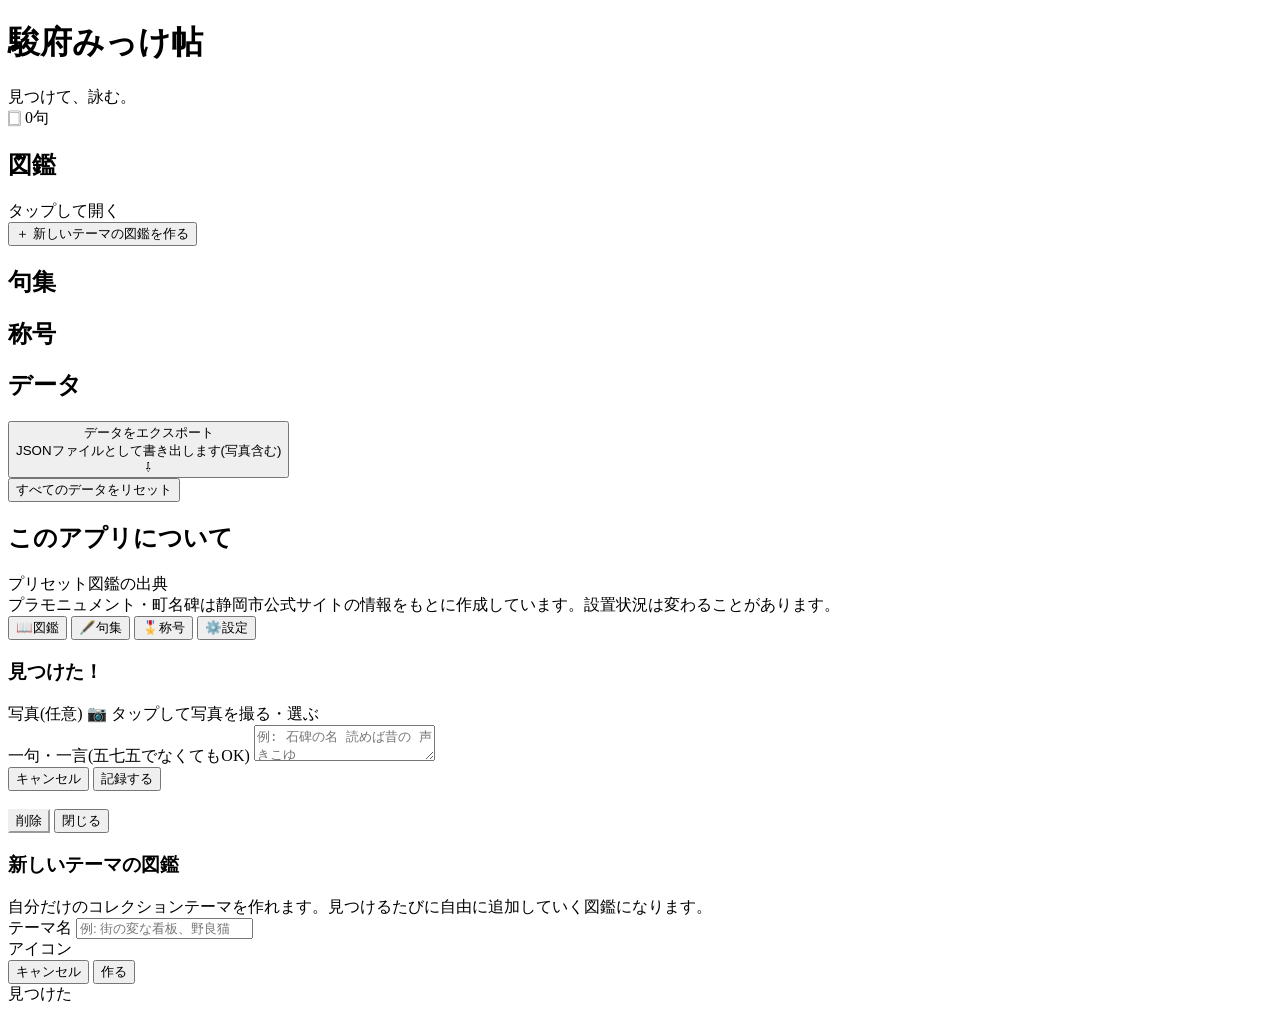
==== mikkecho/index.html @ 7e44244c "Rename index.html to mikkecho/index.html" ====
<!DOCTYPE html>
<html lang="ja">
<head>
<meta charset="UTF-8">
<meta name="viewport" content="width=device-width, initial-scale=1, viewport-fit=cover, maximum-scale=1">
<title>駿府みっけ帖</title>
<meta name="description" content="街で見つけたものを写真と一句で集める発見図鑑">
<meta name="theme-color" content="#3A3A34">
<link rel="manifest" href="manifest.json">
<link rel="icon" href="icons/icon-192.png">
<link rel="apple-touch-icon" href="icons/icon-192.png">
<meta name="mobile-web-app-capable" content="yes">
<meta name="apple-mobile-web-app-capable" content="yes">
<meta name="apple-mobile-web-app-status-bar-style" content="black-translucent">
<meta name="apple-mobile-web-app-title" content="みっけ帖">
<link rel="stylesheet" href="style.css">
</head>
<body>
<div id="app">

  <header class="topbar">
    <div class="brand">
      <h1>駿府みっけ帖</h1>
      <div class="sub">見つけて、詠む。</div>
    </div>
    <div class="progress-pill">🀆 <span id="totalFoundCount">0</span>句</div>
  </header>

  <main>

    <!-- ============ 図鑑 (home list) ============ -->
    <section class="view active" id="view-zukan">
      <div id="zukanHome">
        <div class="section-head"><h2>図鑑</h2><span class="hint">タップして開く</span></div>
        <div id="categoryList"></div>
        <button class="add-category-btn" id="openAddCategory">＋ 新しいテーマの図鑑を作る</button>
      </div>

      <div id="zukanDetail" style="display:none;">
        <div class="back-row">
          <button class="back-btn" id="backToZukanHome">‹</button>
          <h2 id="detailCategoryName"></h2>
        </div>
        <div class="section-head" style="margin-top:0;">
          <span class="hint" id="detailProgressHint"></span>
        </div>
        <div class="spot-grid" id="spotGrid"></div>
      </div>
    </section>

    <!-- ============ 句集 ============ -->
    <section class="view" id="view-kushu">
      <div class="section-head"><h2>句集</h2><span class="hint" id="kushuCountHint"></span></div>
      <div id="kushuList"></div>
      <div id="kushuEmpty" class="empty-state" style="display:none;">
        <span class="em">🖋️</span>
        まだ句がありません。図鑑からスポットを見つけて、最初の一句を詠んでみましょう。
      </div>
    </section>

    <!-- ============ 実績 ============ -->
    <section class="view" id="view-jisseki">
      <div class="section-head"><h2>称号</h2><span class="hint" id="badgeCountHint"></span></div>
      <div class="badge-grid" id="badgeGrid"></div>
    </section>

    <!-- ============ 設定 ============ -->
    <section class="view" id="view-settei">
      <div class="section-head"><h2>データ</h2></div>
      <div class="settings-list">
        <button class="settings-row" id="exportBtn">
          <div>
            <div class="label">データをエクスポート</div>
            <div class="desc">JSONファイルとして書き出します(写真含む)</div>
          </div>
          <span>⇩</span>
        </button>
      </div>
      <button class="btn-ghost" id="resetBtn">すべてのデータをリセット</button>

      <div class="section-head"><h2>このアプリについて</h2></div>
      <div class="settings-list">
        <div class="settings-row" style="cursor:default;">
          <div>
            <div class="label">プリセット図鑑の出典</div>
            <div class="desc">プラモニュメント・町名碑は静岡市公式サイトの情報をもとに作成しています。設置状況は変わることがあります。</div>
          </div>
        </div>
      </div>
    </section>

  </main>

  <nav class="tabbar">
    <button class="tab-btn active" data-view="zukan"><span class="ic">📖</span>図鑑</button>
    <button class="tab-btn" data-view="kushu"><span class="ic">🖋️</span>句集</button>
    <button class="tab-btn" data-view="jisseki"><span class="ic">🎖️</span>称号</button>
    <button class="tab-btn" data-view="settei"><span class="ic">⚙️</span>設定</button>
  </nav>

  <!-- Find / Add entry modal (photo + haiku) -->
  <div class="modal-backdrop" id="findModalBackdrop">
    <div class="modal-sheet">
      <h3 id="findModalTitle">見つけた！</h3>
      <div class="modal-sub" id="findModalHint"></div>

      <div class="field" id="freeNameField" style="display:none;">
        <label>名前</label>
        <input type="text" id="freeNameInput" placeholder="例: 三毛猫、変わった自販機" maxlength="24">
      </div>

      <div class="field">
        <label>写真(任意)</label>
        <label class="photo-picker" id="photoPicker">
          <span class="icon">📷</span>
          <span>タップして写真を撮る・選ぶ</span>
          <input type="file" accept="image/*" capture="environment" id="photoInput" style="display:none;">
        </label>
      </div>

      <div class="field">
        <label>一句・一言(五七五でなくてもOK)</label>
        <textarea id="haikuInput" placeholder="例: 石碑の名 読めば昔の 声きこゆ"></textarea>
      </div>

      <div class="modal-actions">
        <button class="btn-cancel" id="findCancelBtn">キャンセル</button>
        <button class="btn-primary btn-save" id="findSaveBtn">記録する</button>
      </div>
    </div>
  </div>

  <!-- Spot / found-entry detail modal -->
  <div class="modal-backdrop" id="spotDetailBackdrop">
    <div class="modal-sheet">
      <h3 id="spotDetailName"></h3>
      <div class="modal-sub" id="spotDetailHint"></div>
      <div id="spotDetailBody"></div>
      <div class="modal-actions">
        <button class="btn-cancel" id="spotDeleteBtn" style="color:var(--vermilion-600); border-color:var(--vermilion-200);">削除</button>
        <button class="btn-primary btn-save" id="spotCloseBtn">閉じる</button>
      </div>
    </div>
  </div>

  <!-- Add category modal -->
  <div class="modal-backdrop" id="categoryModalBackdrop">
    <div class="modal-sheet">
      <h3>新しいテーマの図鑑</h3>
      <div class="modal-sub">自分だけのコレクションテーマを作れます。見つけるたびに自由に追加していく図鑑になります。</div>
      <div class="field">
        <label>テーマ名</label>
        <input type="text" id="categoryNameInput" placeholder="例: 街の変な看板、野良猫" maxlength="20">
      </div>
      <div class="field">
        <label>アイコン</label>
        <div class="emoji-row" id="categoryEmojiRow" style="display:flex; gap:8px; flex-wrap:wrap;"></div>
      </div>
      <div class="modal-actions">
        <button class="btn-cancel" id="categoryCancelBtn">キャンセル</button>
        <button class="btn-primary btn-save" id="categorySaveBtn">作る</button>
      </div>
    </div>
  </div>

  <div class="toast" id="toast"></div>
  <div class="stamp-overlay" id="stampOverlay"><div class="stamp-mark">見つけた</div></div>

</div>

<script src="data.js"></script>
<script src="app.js"></script>
</body>
</html>
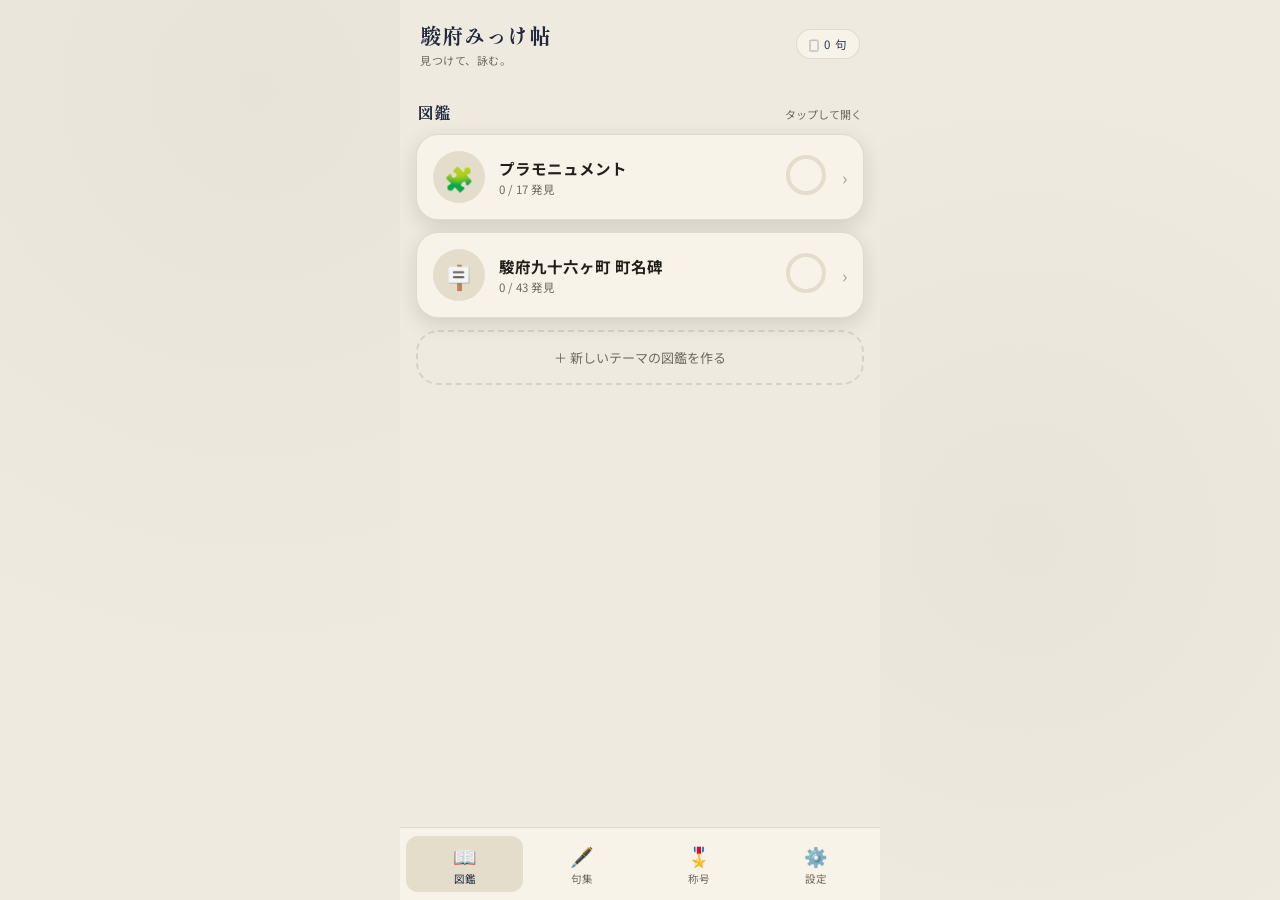
==== commit eaa27e0c: "Add files via upload" ====
--- a/mikkecho/index.html
+++ b/mikkecho/index.html
@@ -114,7 +114,7 @@
         <label class="photo-picker" id="photoPicker">
           <span class="icon">📷</span>
           <span>タップして写真を撮る・選ぶ</span>
-          <input type="file" accept="image/*" capture="environment" id="photoInput" style="display:none;">
+          <input type="file" accept="image/*" id="photoInput" style="display:none;">
         </label>
       </div>
 
--- a/mikkecho/style.css
+++ b/mikkecho/style.css
@@ -0,0 +1,511 @@
+/* ==========================================================
+   駿府みっけ帖 — design tokens
+   Subject: a stamp-collection book (御朱印帳 / スタンプ帳) —
+   washi paper, stone-marker grey, indigo, and a vermilion
+   hanko-stamp accent for "found" moments.
+   ========================================================== */
+
+@import url('https://fonts.googleapis.com/css2?family=Shippori+Mincho:wght@500;700;800&family=Noto+Sans+JP:wght@400;500;700;900&display=swap');
+
+:root{
+  --paper-000:#F7F3E9;
+  --paper-100:#EFEAE0;
+  --paper-200:#E4DDCC;
+
+  --stone-900:#2B2B26;
+  --stone-700:#3A3A34;
+  --stone-500:#6E6A61;
+  --stone-300:#A6A196;
+
+  --indigo-900:#20293B;
+  --indigo-700:#2B3A55;
+  --indigo-500:#3F5375;
+  --indigo-300:#8C9CB8;
+
+  --vermilion-700:#93342099;
+  --vermilion-600:#B5432E;
+  --vermilion-500:#C65A3F;
+  --vermilion-200:#E9C3B7;
+
+  --gold-500:#B7935B;
+  --gold-300:#DDC694;
+
+  --ink-900:#211F1A;
+  --ink-600:#565247;
+
+  --font-display:'Shippori Mincho', 'Noto Serif JP', serif;
+  --font-body:'Noto Sans JP', sans-serif;
+
+  --radius-lg:22px;
+  --radius-md:14px;
+  --radius-sm:8px;
+
+  --bg: var(--paper-100);
+  --bg-elevated: var(--paper-000);
+  --text-main: var(--ink-900);
+  --text-sub: var(--stone-500);
+  --line: rgba(43,43,38,0.12);
+  --shadow: 0 6px 20px rgba(43,38,30,0.14);
+}
+
+*{ box-sizing:border-box; }
+html,body{ height:100%; }
+body{
+  margin:0;
+  font-family: var(--font-body);
+  background: var(--bg);
+  color: var(--text-main);
+  -webkit-tap-highlight-color: transparent;
+  overscroll-behavior-y: none;
+}
+button{ font-family:inherit; }
+h1,h2,h3{ font-family: var(--font-display); margin:0; }
+
+/* subtle washi paper texture */
+body{
+  background-image:
+    radial-gradient(circle at 20% 10%, rgba(43,43,38,0.035) 0, transparent 45%),
+    radial-gradient(circle at 80% 60%, rgba(43,43,38,0.03) 0, transparent 40%);
+}
+
+#app{
+  max-width: 480px;
+  margin: 0 auto;
+  min-height: 100vh;
+  display:flex;
+  flex-direction:column;
+  position:relative;
+  background: var(--bg);
+}
+
+/* ---------------- topbar ---------------- */
+.topbar{
+  display:flex;
+  align-items:center;
+  justify-content:space-between;
+  padding: 20px 20px 8px;
+}
+.topbar .brand h1{
+  font-size:21px;
+  color: var(--indigo-900);
+  letter-spacing:.04em;
+}
+.topbar .brand .sub{
+  font-size:11px;
+  color: var(--text-sub);
+  margin-top:2px;
+  letter-spacing:.05em;
+}
+.progress-pill{
+  background: var(--bg-elevated);
+  border:1px solid var(--line);
+  border-radius:20px;
+  padding:6px 12px;
+  font-size:11.5px;
+  color: var(--indigo-700);
+  display:flex;
+  align-items:center;
+  gap:5px;
+}
+
+/* ---------------- main / views ---------------- */
+main{
+  flex:1;
+  padding: 6px 16px 100px;
+  overflow-y:auto;
+}
+.view{ display:none; animation: fadeIn .3s ease; }
+.view.active{ display:block; }
+@keyframes fadeIn{ from{opacity:0; transform:translateY(6px);} to{opacity:1; transform:none;} }
+
+.section-head{
+  display:flex; align-items:baseline; justify-content:space-between;
+  margin: 18px 2px 10px;
+}
+.section-head h2{ font-size:16px; color: var(--indigo-900); }
+.section-head .hint{ font-size:11px; color: var(--text-sub); }
+
+/* ---------------- category cards (図鑑 home) ---------------- */
+.cat-card{
+  display:flex; align-items:center; gap:14px;
+  background: var(--bg-elevated);
+  border:1px solid var(--line);
+  border-radius: var(--radius-lg);
+  padding: 16px;
+  margin-bottom:12px;
+  cursor:pointer;
+  box-shadow: var(--shadow);
+}
+.cat-card .cat-icon{
+  width:52px; height:52px;
+  border-radius:50%;
+  background: var(--paper-200);
+  display:flex; align-items:center; justify-content:center;
+  font-size:24px;
+  flex:0 0 auto;
+}
+.cat-card .cat-meta{ flex:1; min-width:0; }
+.cat-card .cat-name{ font-size:15.5px; font-weight:700; color:var(--ink-900); }
+.cat-card .cat-progress-text{ font-size:11.5px; color: var(--text-sub); margin-top:2px; }
+.cat-card .ring{ flex:0 0 auto; }
+.cat-card .chev{ color: var(--stone-300); font-size:18px; }
+
+.progress-ring-svg circle{ transition: stroke-dashoffset .5s ease; }
+
+.add-category-btn{
+  width:100%;
+  border:2px dashed var(--line);
+  background:transparent;
+  border-radius: var(--radius-lg);
+  padding:16px;
+  color: var(--text-sub);
+  font-size:13px;
+  cursor:pointer;
+  margin-bottom:12px;
+}
+
+/* ---------------- category detail (grid of spots) ---------------- */
+.back-row{
+  display:flex; align-items:center; gap:8px;
+  margin: 4px 0 12px;
+}
+.back-btn{
+  width:34px; height:34px; border-radius:50%;
+  border:1px solid var(--line); background:var(--bg-elevated);
+  cursor:pointer; font-size:15px; color:var(--indigo-900);
+}
+.back-row h2{ font-size:16px; }
+
+.spot-grid{
+  display:grid;
+  grid-template-columns: repeat(3, 1fr);
+  gap:10px;
+}
+.spot-card{
+  background: var(--bg-elevated);
+  border:1px solid var(--line);
+  border-radius: var(--radius-md);
+  overflow:hidden;
+  cursor:pointer;
+  position:relative;
+  text-align:center;
+  padding-bottom:8px;
+}
+.spot-card .thumb{
+  width:100%; aspect-ratio:1;
+  background: var(--paper-200);
+  display:flex; align-items:center; justify-content:center;
+  font-size:26px;
+  color: var(--stone-300);
+  object-fit:cover;
+}
+.spot-card.found .thumb{ color:transparent; }
+.spot-card img.thumb{ display:block; }
+.spot-card .spot-name{
+  font-size:10.5px;
+  padding: 6px 4px 0;
+  color: var(--text-main);
+  line-height:1.3;
+  min-height: 26px;
+}
+.spot-card.undiscovered .spot-name{ color: var(--text-sub); }
+.stamp-badge{
+  position:absolute; top:4px; right:4px;
+  width:22px; height:22px; border-radius:50%;
+  background: var(--vermilion-600);
+  color:#fff;
+  display:flex; align-items:center; justify-content:center;
+  font-size:11px;
+  box-shadow: 0 2px 4px rgba(0,0,0,.25);
+  transform: rotate(-12deg);
+}
+
+.free-entry-add{
+  background: transparent;
+  border:2px dashed var(--line);
+  border-radius: var(--radius-md);
+  aspect-ratio:1;
+  display:flex; align-items:center; justify-content:center;
+  font-size:22px;
+  color: var(--text-sub);
+  cursor:pointer;
+}
+
+.empty-state{
+  text-align:center;
+  padding: 34px 20px;
+  color: var(--text-sub);
+  font-size:13px;
+}
+.empty-state .em{ font-size:30px; display:block; margin-bottom:8px; }
+
+/* ---------------- anthology (句集) ---------------- */
+.haiku-card{
+  background: var(--bg-elevated);
+  border:1px solid var(--line);
+  border-radius: var(--radius-lg);
+  overflow:hidden;
+  margin-bottom:14px;
+  box-shadow: var(--shadow);
+}
+.haiku-card .photo{
+  width:100%;
+  aspect-ratio: 4/3;
+  object-fit:cover;
+  background: var(--paper-200);
+  display:block;
+}
+.haiku-card .photo-placeholder{
+  width:100%; aspect-ratio:4/3;
+  background: var(--paper-200);
+  display:flex; align-items:center; justify-content:center;
+  font-size:28px; color:var(--stone-300);
+}
+.haiku-card .body{ padding: 14px 16px 16px; }
+.haiku-card .haiku-text{
+  font-family: var(--font-display);
+  font-size:17px;
+  line-height:1.7;
+  color: var(--ink-900);
+  white-space:pre-wrap;
+}
+.haiku-card .meta-row{
+  display:flex; align-items:center; justify-content:space-between;
+  margin-top:10px;
+}
+.haiku-card .tag{
+  font-size:10.5px;
+  background: var(--indigo-700);
+  color:#fff;
+  padding:3px 9px;
+  border-radius:20px;
+}
+.haiku-card .date{ font-size:11px; color: var(--text-sub); }
+.haiku-card .spot-name{ font-size:12px; color: var(--indigo-700); font-weight:700; margin-top:2px;}
+
+/* ---------------- achievements ---------------- */
+.badge-grid{
+  display:grid;
+  grid-template-columns: repeat(3, 1fr);
+  gap:10px;
+}
+.badge{
+  background: var(--bg-elevated);
+  border-radius: var(--radius-md);
+  border:1px solid var(--line);
+  padding: 14px 8px;
+  text-align:center;
+  opacity:.35;
+  filter: grayscale(1);
+}
+.badge.unlocked{ opacity:1; filter:none; box-shadow: var(--shadow); }
+.badge .icon{ font-size:24px; }
+.badge .name{ font-size:11px; font-weight:700; margin-top:6px; }
+.badge .desc{ font-size:9px; color: var(--text-sub); margin-top:2px; line-height:1.3; }
+
+/* ---------------- settings ---------------- */
+.settings-list{ display:flex; flex-direction:column; gap:8px; margin-bottom:6px;}
+.settings-row{
+  display:flex; align-items:center; justify-content:space-between;
+  background: var(--bg-elevated);
+  border:1px solid var(--line);
+  border-radius: var(--radius-md);
+  padding: 13px 16px;
+  width:100%;
+  cursor:pointer;
+}
+.settings-row .label{ font-size:13.5px; text-align:left; }
+.settings-row .desc{ font-size:11px; color:var(--text-sub); margin-top:2px; text-align:left; }
+
+.btn-primary{
+  width:100%;
+  background: var(--indigo-900);
+  color: var(--paper-000);
+  border:none;
+  border-radius: var(--radius-md);
+  padding: 14px;
+  font-size:14.5px;
+  font-weight:700;
+  cursor:pointer;
+  font-family: var(--font-body);
+}
+.btn-ghost{
+  width:100%;
+  background: transparent;
+  color: var(--vermilion-600);
+  border:1px solid var(--vermilion-200);
+  border-radius: var(--radius-md);
+  padding: 12px;
+  font-size:13.5px;
+  cursor:pointer;
+  margin-top:6px;
+}
+
+/* ---------------- tabbar ---------------- */
+.tabbar{
+  position:sticky; bottom:0;
+  display:flex;
+  background: var(--bg-elevated);
+  border-top:1px solid var(--line);
+  padding: 8px 6px calc(8px + env(safe-area-inset-bottom));
+  max-width:480px;
+  margin:0 auto;
+  width:100%;
+}
+.tab-btn{
+  flex:1;
+  background:none; border:none;
+  display:flex; flex-direction:column; align-items:center; gap:2px;
+  padding:6px 0;
+  color: var(--text-sub);
+  cursor:pointer;
+  font-size:10.5px;
+  border-radius:12px;
+}
+.tab-btn .ic{ font-size:19px; }
+.tab-btn.active{ color: var(--indigo-900); background: var(--paper-200); }
+
+/* ---------------- modal ---------------- */
+.modal-backdrop{
+  position:fixed; inset:0;
+  background: rgba(30,28,22,.5);
+  display:flex; align-items:flex-end;
+  z-index:50;
+  opacity:0; pointer-events:none;
+  transition: opacity .25s ease;
+}
+.modal-backdrop.open{ opacity:1; pointer-events:auto; }
+.modal-sheet{
+  background: var(--bg-elevated);
+  width:100%;
+  max-width:480px;
+  margin:0 auto;
+  border-radius: 22px 22px 0 0;
+  padding: 20px 20px calc(20px + env(safe-area-inset-bottom));
+  transform: translateY(100%);
+  transition: transform .3s cubic-bezier(.32,.72,0,1);
+  max-height:88vh;
+  overflow-y:auto;
+}
+.modal-backdrop.open .modal-sheet{ transform: translateY(0); }
+.modal-sheet h3{ font-size:17px; margin-bottom:4px; }
+.modal-sheet .modal-sub{ font-size:11.5px; color:var(--text-sub); margin-bottom:14px; }
+
+.field{ margin-bottom:14px; }
+.field label{ display:block; font-size:12px; color: var(--text-sub); margin-bottom:6px; }
+.field input[type="text"], .field textarea{
+  width:100%;
+  padding: 12px 14px;
+  border-radius: var(--radius-sm);
+  border:1px solid var(--line);
+  background: var(--bg);
+  color: var(--text-main);
+  font-size:14px;
+  font-family: var(--font-body);
+}
+.field textarea{
+  font-family: var(--font-display);
+  font-size:16px;
+  min-height:90px;
+  resize:vertical;
+  line-height:1.6;
+}
+
+.photo-picker{
+  width:100%;
+  border:2px dashed var(--line);
+  border-radius: var(--radius-md);
+  aspect-ratio: 4/3;
+  display:flex; flex-direction:column; align-items:center; justify-content:center;
+  gap:6px;
+  color: var(--text-sub);
+  font-size:12px;
+  cursor:pointer;
+  background: var(--bg);
+  overflow:hidden;
+  position:relative;
+}
+.photo-picker img{
+  position:absolute; inset:0;
+  width:100%; height:100%; object-fit:cover;
+}
+.photo-picker .icon{ font-size:26px; }
+
+.modal-actions{ display:flex; gap:10px; margin-top:6px; }
+.modal-actions .btn-cancel{
+  flex:1; background:transparent; border:1px solid var(--line);
+  border-radius: var(--radius-md); padding:14px; color: var(--text-main);
+  font-size:14px; cursor:pointer;
+}
+.modal-actions .btn-save{ flex:1.4; }
+
+/* spot detail (view found entry) */
+.detail-photo{
+  width:100%; border-radius: var(--radius-md);
+  aspect-ratio:4/3; object-fit:cover; margin-bottom:14px;
+  background: var(--paper-200);
+}
+.detail-haiku{
+  font-family: var(--font-display);
+  font-size:19px;
+  line-height:1.8;
+  white-space:pre-wrap;
+  margin-bottom:10px;
+}
+.detail-meta{ font-size:12px; color:var(--text-sub); margin-bottom:16px; }
+
+/* toast */
+.toast{
+  position:fixed;
+  left:50%; bottom:100px;
+  transform: translate(-50%, 20px);
+  background: var(--indigo-900);
+  color: var(--paper-000);
+  padding: 12px 18px;
+  border-radius: 30px;
+  font-size:13px;
+  opacity:0;
+  pointer-events:none;
+  transition: all .3s cubic-bezier(.34,1.56,.64,1);
+  z-index: 80;
+  max-width: 85%;
+  text-align:center;
+  box-shadow: var(--shadow);
+}
+.toast.show{ opacity:1; transform: translate(-50%, 0); }
+
+/* hanko stamp animation overlay */
+.stamp-overlay{
+  position:fixed; inset:0;
+  display:flex; align-items:center; justify-content:center;
+  pointer-events:none;
+  z-index:90;
+}
+.stamp-overlay .stamp-mark{
+  width:140px; height:140px;
+  border-radius:50%;
+  border: 6px solid var(--vermilion-600);
+  color: var(--vermilion-600);
+  display:flex; align-items:center; justify-content:center;
+  font-family: var(--font-display);
+  font-size:22px;
+  font-weight:700;
+  transform: scale(2.4) rotate(-18deg);
+  opacity:0;
+  background: rgba(247,243,233,0.0);
+}
+.stamp-overlay.play .stamp-mark{
+  animation: stampDown .55s cubic-bezier(.2,.9,.3,1.2) forwards;
+}
+@keyframes stampDown{
+  0%{ transform: scale(2.4) rotate(-18deg); opacity:0; }
+  55%{ transform: scale(0.92) rotate(-12deg); opacity:1; }
+  70%{ transform: scale(1.08) rotate(-12deg); opacity:1; }
+  100%{ transform: scale(1) rotate(-12deg); opacity:1; }
+}
+
+::-webkit-scrollbar{ width:0; height:0; }
+
+@media (prefers-reduced-motion: reduce){
+  *{ animation-duration:.001ms !important; transition-duration:.001ms !important; }
+}
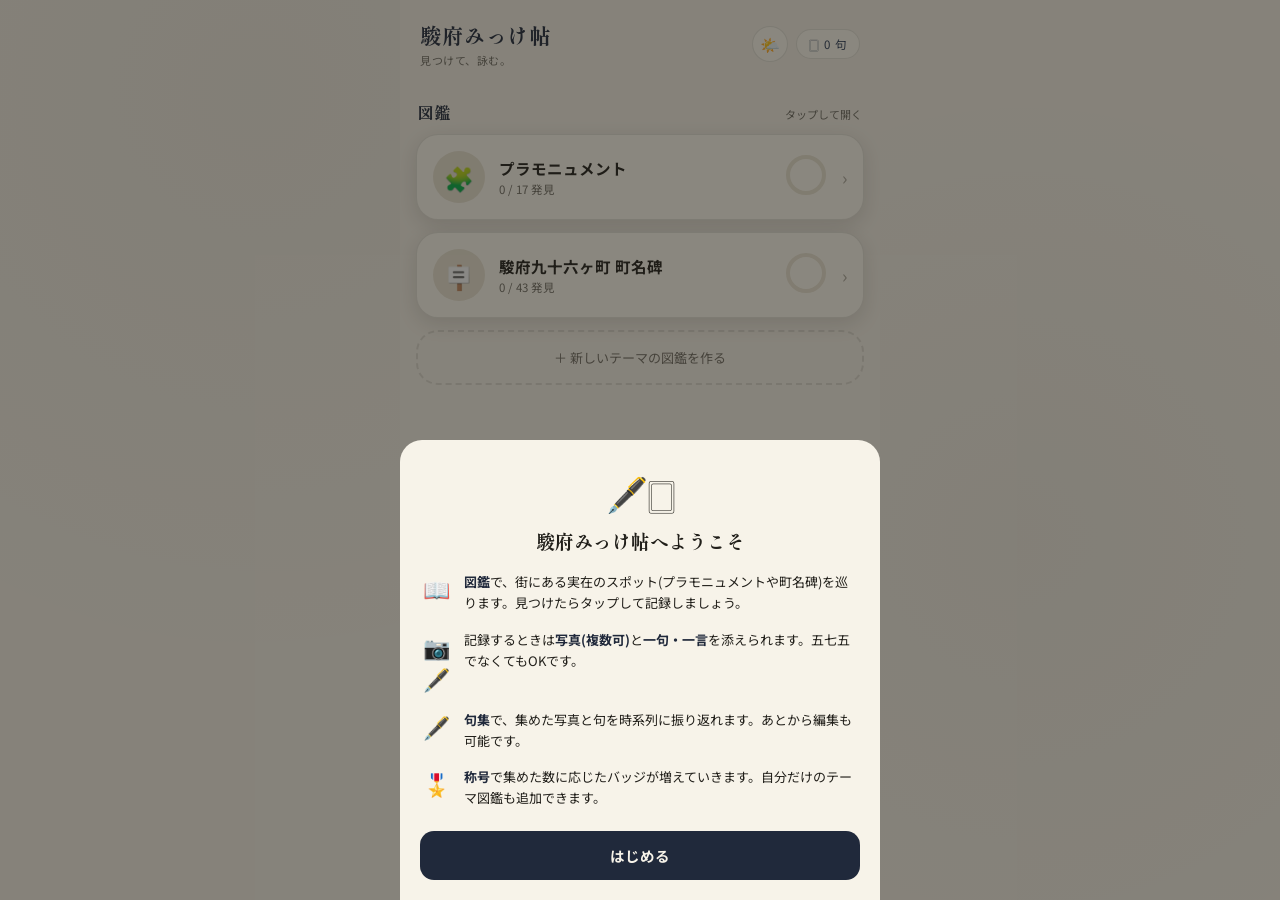
==== commit e629857b: "Add files via upload" ====
--- a/mikkecho/index.html
+++ b/mikkecho/index.html
@@ -23,7 +23,10 @@
       <h1>駿府みっけ帖</h1>
       <div class="sub">見つけて、詠む。</div>
     </div>
-    <div class="progress-pill">🀆 <span id="totalFoundCount">0</span>句</div>
+    <div class="topbar-right">
+      <button class="theme-toggle" id="themeToggle" aria-label="行灯モード切替">🌤️</button>
+      <div class="progress-pill">🀆 <span id="totalFoundCount">0</span>句</div>
+    </div>
   </header>
 
   <main>
@@ -43,6 +46,10 @@
         </div>
         <div class="section-head" style="margin-top:0;">
           <span class="hint" id="detailProgressHint"></span>
+          <div class="sort-toggle" id="sortToggle">
+            <button class="sort-btn active" data-sort="name">町名順</button>
+            <button class="sort-btn" data-sort="found_date">発見日順</button>
+          </div>
         </div>
         <div class="spot-grid" id="spotGrid"></div>
       </div>
@@ -66,6 +73,17 @@
 
     <!-- ============ 設定 ============ -->
     <section class="view" id="view-settei">
+      <div class="section-head"><h2>使い方</h2></div>
+      <div class="settings-list">
+        <button class="settings-row" id="showOnboardBtn">
+          <div>
+            <div class="label">アプリの使い方を見る</div>
+            <div class="desc">初回に表示したチュートリアルをもう一度見られます</div>
+          </div>
+          <span>›</span>
+        </button>
+      </div>
+
       <div class="section-head"><h2>データ</h2></div>
       <div class="settings-list">
         <button class="settings-row" id="exportBtn">
@@ -110,12 +128,9 @@
       </div>
 
       <div class="field">
-        <label>写真(任意)</label>
-        <label class="photo-picker" id="photoPicker">
-          <span class="icon">📷</span>
-          <span>タップして写真を撮る・選ぶ</span>
-          <input type="file" accept="image/*" id="photoInput" style="display:none;">
-        </label>
+        <label>写真(任意・複数可)</label>
+        <div class="photo-grid" id="photoGrid"></div>
+        <input type="file" accept="image/*" id="photoInput" multiple style="display:none;">
       </div>
 
       <div class="field">
@@ -138,6 +153,7 @@
       <div id="spotDetailBody"></div>
       <div class="modal-actions">
         <button class="btn-cancel" id="spotDeleteBtn" style="color:var(--vermilion-600); border-color:var(--vermilion-200);">削除</button>
+        <button class="btn-cancel" id="spotEditBtn">編集</button>
         <button class="btn-primary btn-save" id="spotCloseBtn">閉じる</button>
       </div>
     </div>
@@ -166,6 +182,33 @@
   <div class="toast" id="toast"></div>
   <div class="stamp-overlay" id="stampOverlay"><div class="stamp-mark">見つけた</div></div>
 
+  <!-- Onboarding (first launch) -->
+  <div class="modal-backdrop" id="onboardBackdrop">
+    <div class="modal-sheet onboard-sheet">
+      <div class="onboard-mark">🖋️🀆</div>
+      <h3>駿府みっけ帖へようこそ</h3>
+      <div class="onboard-steps">
+        <div class="onboard-step">
+          <div class="ostep-icon">📖</div>
+          <div class="ostep-text"><b>図鑑</b>で、街にある実在のスポット(プラモニュメントや町名碑)を巡ります。見つけたらタップして記録しましょう。</div>
+        </div>
+        <div class="onboard-step">
+          <div class="ostep-icon">📷🖋️</div>
+          <div class="ostep-text">記録するときは<b>写真(複数可)</b>と<b>一句・一言</b>を添えられます。五七五でなくてもOKです。</div>
+        </div>
+        <div class="onboard-step">
+          <div class="ostep-icon">🖋️</div>
+          <div class="ostep-text"><b>句集</b>で、集めた写真と句を時系列に振り返れます。あとから編集も可能です。</div>
+        </div>
+        <div class="onboard-step">
+          <div class="ostep-icon">🎖️</div>
+          <div class="ostep-text"><b>称号</b>で集めた数に応じたバッジが増えていきます。自分だけのテーマ図鑑も追加できます。</div>
+        </div>
+      </div>
+      <button class="btn-primary" id="onboardStartBtn">はじめる</button>
+    </div>
+  </div>
+
 </div>
 
 <script src="data.js"></script>
--- a/mikkecho/style.css
+++ b/mikkecho/style.css
@@ -40,12 +40,34 @@
   --radius-md:14px;
   --radius-sm:8px;
 
+  --heading-color: var(--indigo-900);
+  --heading-sub-color: var(--indigo-700);
+
   --bg: var(--paper-100);
   --bg-elevated: var(--paper-000);
   --text-main: var(--ink-900);
   --text-sub: var(--stone-500);
   --line: rgba(43,43,38,0.12);
   --shadow: 0 6px 20px rgba(43,38,30,0.14);
+}
+
+/* 行灯モード(夜) — warm lantern-lit dark variant, not a cold tech-dark theme */
+[data-theme="night"]{
+  --bg:#17140F;
+  --bg-elevated:#211C15;
+  --paper-200:#2C2519;
+  --text-main:#EDE6D5;
+  --text-sub:#9C9282;
+  --line: rgba(237,230,213,0.10);
+  --shadow: 0 8px 26px rgba(0,0,0,0.55);
+  --vermilion-200:#4A2E24;
+  --heading-color:#D8C79A;
+  --heading-sub-color:#8CA0C4;
+}
+[data-theme="night"] body{
+  background-image:
+    radial-gradient(circle at 25% 15%, rgba(197,90,63,0.05) 0, transparent 40%),
+    radial-gradient(circle at 80% 70%, rgba(197,90,63,0.04) 0, transparent 45%);
 }
 
 *{ box-sizing:border-box; }
@@ -87,7 +109,7 @@
 }
 .topbar .brand h1{
   font-size:21px;
-  color: var(--indigo-900);
+  color: var(--heading-color);
   letter-spacing:.04em;
 }
 .topbar .brand .sub{
@@ -102,10 +124,25 @@
   border-radius:20px;
   padding:6px 12px;
   font-size:11.5px;
-  color: var(--indigo-700);
+  color: var(--heading-sub-color);
   display:flex;
   align-items:center;
   gap:5px;
+}
+.topbar-right{
+  display:flex;
+  align-items:center;
+  gap:8px;
+}
+.theme-toggle{
+  width:36px; height:36px;
+  border-radius:50%;
+  border:1px solid var(--line);
+  background: var(--bg-elevated);
+  display:flex; align-items:center; justify-content:center;
+  cursor:pointer;
+  font-size:16px;
+  flex:0 0 auto;
 }
 
 /* ---------------- main / views ---------------- */
@@ -121,9 +158,33 @@
 .section-head{
   display:flex; align-items:baseline; justify-content:space-between;
   margin: 18px 2px 10px;
-}
-.section-head h2{ font-size:16px; color: var(--indigo-900); }
+  flex-wrap:wrap;
+  gap:6px;
+}
+.section-head h2{ font-size:16px; color: var(--heading-color); }
 .section-head .hint{ font-size:11px; color: var(--text-sub); }
+
+.sort-toggle{
+  display:flex;
+  background: var(--bg-elevated);
+  border:1px solid var(--line);
+  border-radius:20px;
+  padding:3px;
+  gap:2px;
+  margin-left:auto;
+}
+.sort-btn{
+  border:none; background:transparent;
+  padding:5px 10px;
+  border-radius:16px;
+  font-size:10.5px;
+  color: var(--text-sub);
+  cursor:pointer;
+}
+.sort-btn.active{
+  background: var(--indigo-900);
+  color: var(--paper-000);
+}
 
 /* ---------------- category cards (図鑑 home) ---------------- */
 .cat-card{
@@ -172,7 +233,7 @@
 .back-btn{
   width:34px; height:34px; border-radius:50%;
   border:1px solid var(--line); background:var(--bg-elevated);
-  cursor:pointer; font-size:15px; color:var(--indigo-900);
+  cursor:pointer; font-size:15px; color:var(--heading-color);
 }
 .back-row h2{ font-size:16px; }
 
@@ -180,16 +241,17 @@
   display:grid;
   grid-template-columns: repeat(3, 1fr);
   gap:10px;
+  align-items:start;
 }
 .spot-card{
   background: var(--bg-elevated);
   border:1px solid var(--line);
   border-radius: var(--radius-md);
-  overflow:hidden;
   cursor:pointer;
   position:relative;
   text-align:center;
   padding-bottom:8px;
+  height:auto;
 }
 .spot-card .thumb{
   width:100%; aspect-ratio:1;
@@ -198,6 +260,7 @@
   font-size:26px;
   color: var(--stone-300);
   object-fit:cover;
+  border-radius: var(--radius-md) var(--radius-md) 0 0;
 }
 .spot-card.found .thumb{ color:transparent; }
 .spot-card img.thumb{ display:block; }
@@ -207,6 +270,8 @@
   color: var(--text-main);
   line-height:1.3;
   min-height: 26px;
+  overflow-wrap: break-word;
+  word-break: break-word;
 }
 .spot-card.undiscovered .spot-name{ color: var(--text-sub); }
 .stamp-badge{
@@ -247,6 +312,15 @@
   overflow:hidden;
   margin-bottom:14px;
   box-shadow: var(--shadow);
+  position:relative;
+}
+.haiku-card .photo-count-badge{
+  position:absolute; top:10px; right:10px;
+  background: rgba(30,28,22,0.65);
+  color:#fff;
+  font-size:11px;
+  padding:3px 8px;
+  border-radius:20px;
 }
 .haiku-card .photo{
   width:100%;
@@ -281,7 +355,7 @@
   border-radius:20px;
 }
 .haiku-card .date{ font-size:11px; color: var(--text-sub); }
-.haiku-card .spot-name{ font-size:12px; color: var(--indigo-700); font-weight:700; margin-top:2px;}
+.haiku-card .spot-name{ font-size:12px; color: var(--heading-sub-color); font-weight:700; margin-top:2px;}
 
 /* ---------------- achievements ---------------- */
 .badge-grid{
@@ -363,7 +437,7 @@
   border-radius:12px;
 }
 .tab-btn .ic{ font-size:19px; }
-.tab-btn.active{ color: var(--indigo-900); background: var(--paper-200); }
+.tab-btn.active{ color: var(--heading-color); background: var(--paper-200); }
 
 /* ---------------- modal ---------------- */
 .modal-backdrop{
@@ -411,39 +485,68 @@
   line-height:1.6;
 }
 
-.photo-picker{
-  width:100%;
+.photo-grid{
+  display:grid;
+  grid-template-columns: repeat(3, 1fr);
+  gap:8px;
+}
+.photo-thumb{
+  position:relative;
+  aspect-ratio:1;
+  border-radius: var(--radius-sm);
+  overflow:hidden;
+  background: var(--bg);
+}
+.photo-thumb img{
+  width:100%; height:100%; object-fit:cover; display:block;
+}
+.photo-thumb .remove-btn{
+  position:absolute; top:3px; right:3px;
+  width:20px; height:20px; border-radius:50%;
+  background: rgba(30,28,22,0.72);
+  color:#fff; border:none;
+  font-size:11px;
+  display:flex; align-items:center; justify-content:center;
+  cursor:pointer;
+}
+.photo-add-tile{
+  aspect-ratio:1;
   border:2px dashed var(--line);
-  border-radius: var(--radius-md);
-  aspect-ratio: 4/3;
+  border-radius: var(--radius-sm);
   display:flex; flex-direction:column; align-items:center; justify-content:center;
-  gap:6px;
+  gap:2px;
   color: var(--text-sub);
-  font-size:12px;
+  font-size:10.5px;
   cursor:pointer;
   background: var(--bg);
-  overflow:hidden;
-  position:relative;
-}
-.photo-picker img{
-  position:absolute; inset:0;
-  width:100%; height:100%; object-fit:cover;
-}
-.photo-picker .icon{ font-size:26px; }
-
-.modal-actions{ display:flex; gap:10px; margin-top:6px; }
+}
+.photo-add-tile .icon{ font-size:20px; }
+
+.modal-actions{ display:flex; gap:8px; margin-top:6px; flex-wrap:wrap; }
 .modal-actions .btn-cancel{
   flex:1; background:transparent; border:1px solid var(--line);
-  border-radius: var(--radius-md); padding:14px; color: var(--text-main);
-  font-size:14px; cursor:pointer;
-}
-.modal-actions .btn-save{ flex:1.4; }
+  border-radius: var(--radius-md); padding:14px 8px; color: var(--text-main);
+  font-size:13px; cursor:pointer; min-width:0;
+}
+.modal-actions .btn-save{ flex:1.6; }
 
 /* spot detail (view found entry) */
 .detail-photo{
   width:100%; border-radius: var(--radius-md);
   aspect-ratio:4/3; object-fit:cover; margin-bottom:14px;
   background: var(--paper-200);
+}
+.detail-photo-scroll{
+  display:flex; gap:8px; overflow-x:auto; margin-bottom:14px;
+  scroll-snap-type:x proximity;
+}
+.detail-photo-scroll img{
+  flex:0 0 auto;
+  width:78%; max-width:320px;
+  aspect-ratio:4/3; object-fit:cover;
+  border-radius: var(--radius-md);
+  background: var(--paper-200);
+  scroll-snap-align:start;
 }
 .detail-haiku{
   font-family: var(--font-display);
@@ -506,6 +609,16 @@
 
 ::-webkit-scrollbar{ width:0; height:0; }
 
+/* ---------------- onboarding ---------------- */
+.onboard-sheet{ text-align:center; padding-top:28px; }
+.onboard-mark{ font-size:34px; margin-bottom:10px; }
+.onboard-sheet h3{ font-size:19px; margin-bottom:18px; }
+.onboard-steps{ text-align:left; display:flex; flex-direction:column; gap:16px; margin-bottom:22px; }
+.onboard-step{ display:flex; align-items:flex-start; gap:12px; }
+.ostep-icon{ font-size:22px; flex:0 0 auto; width:32px; text-align:center; }
+.ostep-text{ font-size:13px; line-height:1.6; color: var(--text-main); }
+.ostep-text b{ color: var(--heading-color); }
+
 @media (prefers-reduced-motion: reduce){
   *{ animation-duration:.001ms !important; transition-duration:.001ms !important; }
 }
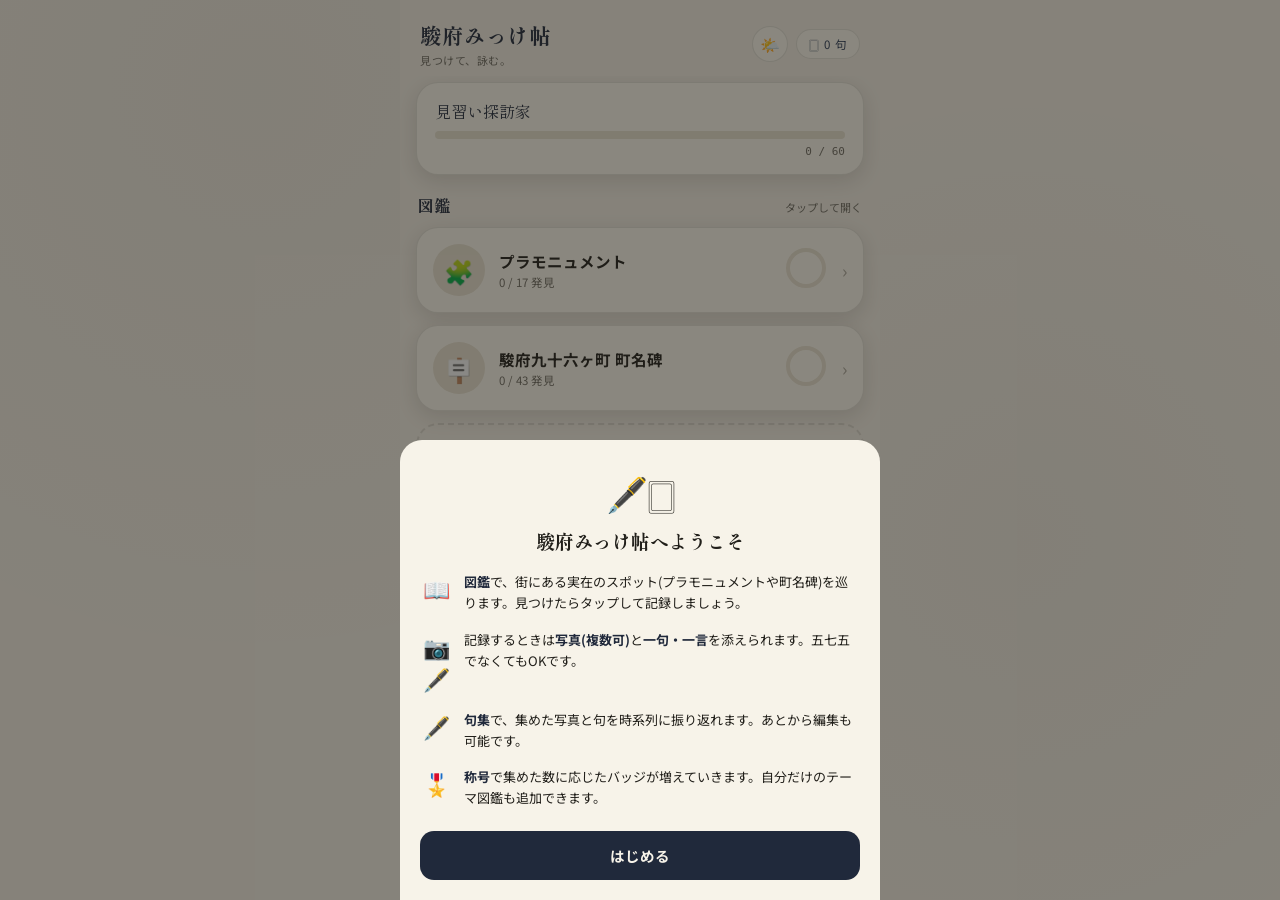
==== commit 5f1b0539: "Add files via upload" ====
--- a/mikkecho/index.html
+++ b/mikkecho/index.html
@@ -34,6 +34,22 @@
     <!-- ============ 図鑑 (home list) ============ -->
     <section class="view active" id="view-zukan">
       <div id="zukanHome">
+        <div class="rank-banner" id="rankBanner">
+          <div class="rank-title" id="rankTitle">見習い探訪家</div>
+          <div class="rank-bar-track"><div class="rank-bar-fill" id="rankBarFill"></div></div>
+          <div class="rank-count" id="rankCount">0 / 60</div>
+        </div>
+
+        <div id="backupBanner" class="backup-banner" style="display:none;">
+          <div class="backup-text">記録がたまってきました。念のためデータをバックアップしませんか？</div>
+          <div class="backup-actions">
+            <button class="backup-btn-later" id="backupLaterBtn">あとで</button>
+            <button class="backup-btn-do" id="backupDoBtn">エクスポートする</button>
+          </div>
+        </div>
+
+        <div id="recentFindCard" style="display:none;"></div>
+
         <div class="section-head"><h2>図鑑</h2><span class="hint">タップして開く</span></div>
         <div id="categoryList"></div>
         <button class="add-category-btn" id="openAddCategory">＋ 新しいテーマの図鑑を作る</button>
@@ -44,7 +60,8 @@
           <button class="back-btn" id="backToZukanHome">‹</button>
           <h2 id="detailCategoryName"></h2>
         </div>
-        <div class="section-head" style="margin-top:0;">
+        <input type="text" id="spotSearchInput" class="search-input" placeholder="町名で検索...">
+        <div class="section-head" style="margin-top:8px;">
           <span class="hint" id="detailProgressHint"></span>
           <div class="sort-toggle" id="sortToggle">
             <button class="sort-btn active" data-sort="name">町名順</button>
@@ -52,16 +69,24 @@
           </div>
         </div>
         <div class="spot-grid" id="spotGrid"></div>
+        <div id="spotSearchEmpty" class="empty-state" style="display:none;">
+          <span class="em">🔍</span>「<span id="spotSearchEmptyQuery"></span>」に一致するものが見つかりませんでした。
+        </div>
       </div>
     </section>
 
     <!-- ============ 句集 ============ -->
     <section class="view" id="view-kushu">
       <div class="section-head"><h2>句集</h2><span class="hint" id="kushuCountHint"></span></div>
+      <input type="text" id="kushuSearchInput" class="search-input" placeholder="句・町名で検索...">
+      <div class="kushu-filter-row" id="kushuFilterRow"></div>
       <div id="kushuList"></div>
       <div id="kushuEmpty" class="empty-state" style="display:none;">
         <span class="em">🖋️</span>
         まだ句がありません。図鑑からスポットを見つけて、最初の一句を詠んでみましょう。
+      </div>
+      <div id="kushuSearchEmpty" class="empty-state" style="display:none;">
+        <span class="em">🔍</span>条件に一致する句が見つかりませんでした。
       </div>
     </section>
 
--- a/mikkecho/style.css
+++ b/mikkecho/style.css
@@ -223,6 +223,121 @@
   font-size:13px;
   cursor:pointer;
   margin-bottom:12px;
+}
+
+/* ---------------- rank banner ---------------- */
+.rank-banner{
+  background: var(--bg-elevated);
+  border:1px solid var(--line);
+  border-radius: var(--radius-lg);
+  padding:16px 18px;
+  margin-bottom:12px;
+  box-shadow: var(--shadow);
+}
+.rank-title{
+  font-family: var(--font-display);
+  font-size:16px;
+  color: var(--heading-color);
+  margin-bottom:8px;
+}
+.rank-bar-track{
+  width:100%; height:8px;
+  border-radius:6px;
+  background: var(--paper-200);
+  overflow:hidden;
+  margin-bottom:6px;
+}
+.rank-bar-fill{
+  height:100%;
+  background: var(--vermilion-600);
+  border-radius:6px;
+  transition: width .5s ease;
+}
+.rank-count{
+  font-family: var(--font-mono, monospace);
+  font-size:11px;
+  color: var(--text-sub);
+  text-align:right;
+}
+
+/* ---------------- backup reminder banner ---------------- */
+.backup-banner{
+  background: var(--paper-200);
+  border:1px solid var(--line);
+  border-radius: var(--radius-md);
+  padding:14px 16px;
+  margin-bottom:12px;
+}
+.backup-text{ font-size:12.5px; color: var(--text-main); margin-bottom:10px; line-height:1.5; }
+.backup-actions{ display:flex; gap:8px; }
+.backup-btn-later{
+  flex:1; background:transparent; border:1px solid var(--line);
+  border-radius: var(--radius-sm); padding:9px; color: var(--text-sub);
+  font-size:12px; cursor:pointer;
+}
+.backup-btn-do{
+  flex:1.4; background: var(--indigo-900); color: var(--paper-000);
+  border:none; border-radius: var(--radius-sm); padding:9px;
+  font-size:12px; font-weight:700; cursor:pointer;
+}
+
+/* ---------------- recent find teaser card ---------------- */
+.recent-card{
+  display:flex; gap:12px;
+  background: var(--bg-elevated);
+  border:1px solid var(--line);
+  border-radius: var(--radius-lg);
+  padding:12px;
+  margin-bottom:16px;
+  cursor:pointer;
+  box-shadow: var(--shadow);
+}
+.recent-card .recent-thumb{
+  width:64px; height:64px; border-radius: var(--radius-sm);
+  object-fit:cover; flex:0 0 auto; background: var(--paper-200);
+  display:flex; align-items:center; justify-content:center; font-size:22px; color:var(--stone-300);
+}
+.recent-card .recent-body{ min-width:0; flex:1; }
+.recent-card .recent-label{ font-size:10px; color: var(--text-sub); margin-bottom:2px; }
+.recent-card .recent-haiku{
+  font-family: var(--font-display); font-size:13.5px; line-height:1.5;
+  color: var(--text-main);
+  overflow:hidden; text-overflow:ellipsis; display:-webkit-box; -webkit-line-clamp:2; -webkit-box-orient:vertical;
+}
+.recent-card .recent-meta{ font-size:10.5px; color: var(--text-sub); margin-top:4px; }
+
+/* ---------------- search inputs ---------------- */
+.search-input{
+  width:100%;
+  padding:11px 14px;
+  border-radius: var(--radius-md);
+  border:1px solid var(--line);
+  background: var(--bg-elevated);
+  color: var(--text-main);
+  font-size:13.5px;
+  font-family: var(--font-body);
+  margin-bottom:4px;
+}
+.search-input::placeholder{ color: var(--text-sub); }
+
+.kushu-filter-row{
+  display:flex; gap:6px; overflow-x:auto; padding:10px 0 4px;
+}
+.kushu-filter-btn{
+  flex:0 0 auto;
+  border:1px solid var(--line);
+  background: var(--bg-elevated);
+  border-radius:20px;
+  padding:6px 13px;
+  font-size:11.5px;
+  color: var(--text-sub);
+  cursor:pointer;
+  white-space:nowrap;
+}
+.kushu-filter-btn.active{
+  background: var(--indigo-900);
+  color: var(--paper-000);
+  border-color: var(--indigo-900);
 }
 
 /* ---------------- category detail (grid of spots) ---------------- */
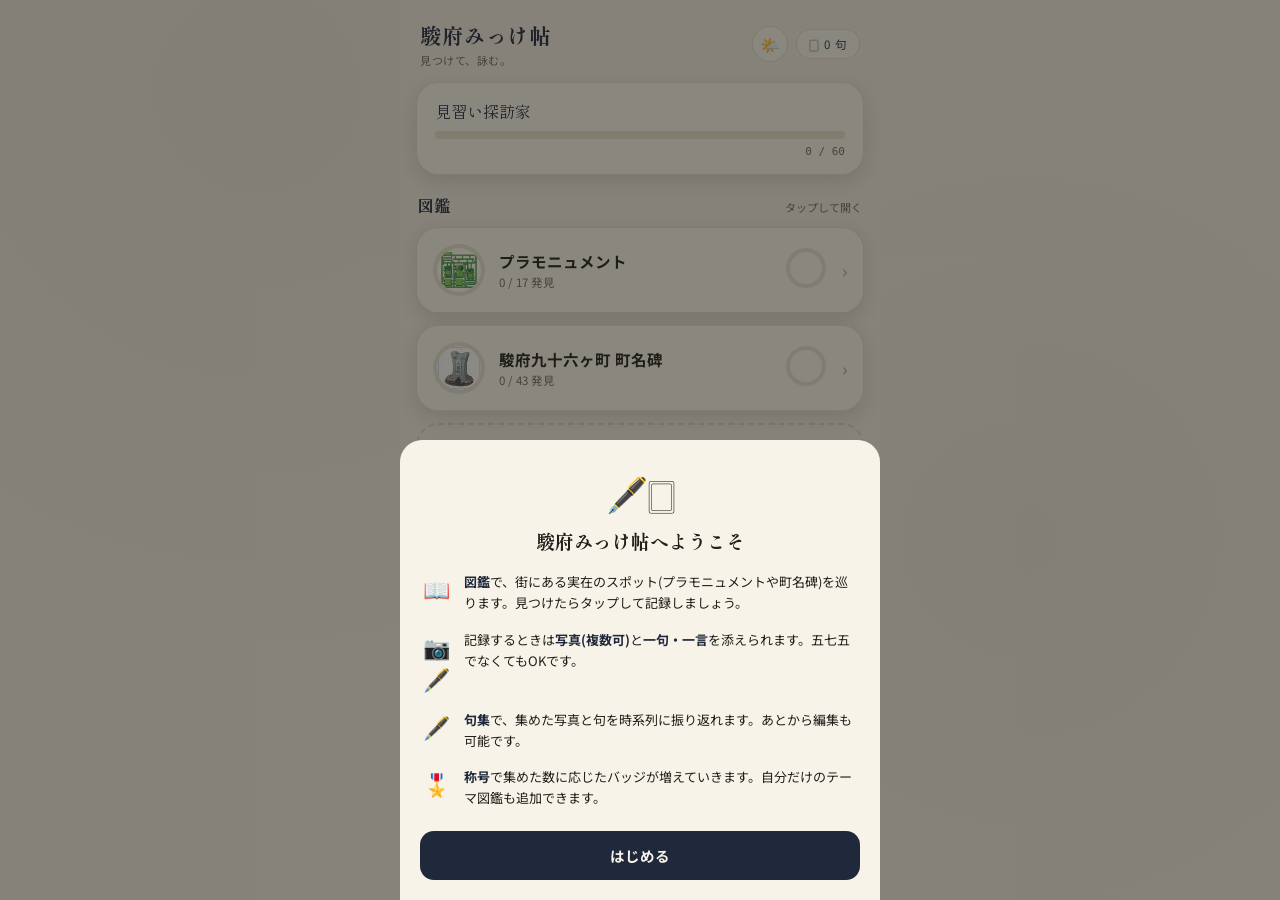
==== commit d8889b66: "Add files via upload" ====
--- a/mikkecho/index.html
+++ b/mikkecho/index.html
@@ -14,8 +14,10 @@
 <meta name="apple-mobile-web-app-status-bar-style" content="black-translucent">
 <meta name="apple-mobile-web-app-title" content="みっけ帖">
 <link rel="stylesheet" href="style.css">
+<script>try{var __t=localStorage.getItem("mikkecho_theme");if(__t){document.documentElement.setAttribute("data-theme",__t);}}catch(e){}</script>
 </head>
 <body>
+<div class="boot-overlay" id="bootOverlay"><div class="boot-spinner">🖋️</div><div class="boot-text" id="bootText">データを読み込んでいます…</div></div>
 <div id="app">
 
   <header class="topbar">
@@ -45,6 +47,14 @@
           <div class="backup-actions">
             <button class="backup-btn-later" id="backupLaterBtn">あとで</button>
             <button class="backup-btn-do" id="backupDoBtn">エクスポートする</button>
+          </div>
+        </div>
+
+        <div id="draftBanner" class="backup-banner" style="display:none;">
+          <div class="backup-text">入力途中の記録があります（<span id="draftBannerName"></span>）。続きから再開しますか？</div>
+          <div class="backup-actions">
+            <button class="backup-btn-later" id="draftDiscardBtn">破棄する</button>
+            <button class="backup-btn-do" id="draftResumeBtn">続きから再開</button>
           </div>
         </div>
 
@@ -109,17 +119,42 @@
         </button>
       </div>
 
-      <div class="section-head"><h2>データ</h2></div>
+      <div class="section-head"><h2>バックアップと復元</h2></div>
       <div class="settings-list">
         <button class="settings-row" id="exportBtn">
           <div>
-            <div class="label">データをエクスポート</div>
-            <div class="desc">JSONファイルとして書き出します(写真含む)</div>
+            <div class="label">バックアップを書き出す</div>
+            <div class="desc">JSONファイルとして保存します（写真・句をすべて含みます）</div>
           </div>
           <span>⇩</span>
         </button>
-      </div>
-      <button class="btn-ghost" id="resetBtn">すべてのデータをリセット</button>
+        <button class="settings-row" id="importBtn">
+          <div>
+            <div class="label">バックアップから読み込む（復元）</div>
+            <div class="desc">書き出したファイルを読み込みます。今のデータを残したまま統合もできます</div>
+          </div>
+          <span>⇧</span>
+        </button>
+        <input type="file" id="importFileInput" accept="application/json,.json,text/plain" style="display:none;">
+      </div>
+
+      <div class="section-head"><h2>自動バックアップ（この端末の中）</h2></div>
+      <div class="note-text">アプリを開くと1日1回、自動で控えを保存します。読み込みや復元・リセットの直前にも「操作直前の状態」を自動で残します。</div>
+      <div class="settings-list" id="snapshotList"></div>
+
+      <div class="section-head"><h2>保存の状態</h2></div>
+      <div class="status-card" id="storageStatus">確認中…</div>
+      <div id="legacyRestoreWrap" style="display:none;">
+        <button class="settings-row" id="legacyRestoreBtn" style="margin-top:8px;">
+          <div>
+            <div class="label">旧バージョンのデータを統合して復元</div>
+            <div class="desc">以前の保存方式で残っているデータを、今のデータに統合します（通常は不要です）</div>
+          </div>
+          <span>›</span>
+        </button>
+      </div>
+
+      <button class="btn-ghost" id="resetBtn" style="margin-top:14px;">すべてのデータをリセット</button>
 
       <div class="section-head"><h2>このアプリについて</h2></div>
       <div class="settings-list">
@@ -207,6 +242,20 @@
   <div class="toast" id="toast"></div>
   <div class="stamp-overlay" id="stampOverlay"><div class="stamp-mark">見つけた</div></div>
 
+  <!-- Import choice dialog -->
+  <div class="modal-backdrop" id="importBackdrop">
+    <div class="modal-sheet">
+      <h3>バックアップを読み込む</h3>
+      <div class="modal-sub" id="importSummary"></div>
+      <div style="display:flex; flex-direction:column; gap:8px; margin-top:4px;">
+        <button class="btn-primary" id="importMergeBtn">今のデータを残して統合する（おすすめ）</button>
+        <button class="btn-ghost" id="importReplaceBtn" style="margin-top:0;">今のデータを置き換える</button>
+        <button class="modal-cancel-plain" id="importCancelBtn">キャンセル</button>
+      </div>
+      <div class="note-text" style="margin-top:10px;">どちらを選んでも、実行前の状態は「操作直前の状態」として自動で残ります。</div>
+    </div>
+  </div>
+
   <!-- Onboarding (first launch) -->
   <div class="modal-backdrop" id="onboardBackdrop">
     <div class="modal-sheet onboard-sheet">
@@ -238,5 +287,33 @@
 
 <script src="data.js"></script>
 <script src="app.js"></script>
+<script>
+/* Self-heal after an app update: if an OLD cached app.js is still running (it never sets __MIKKECHO_V2),
+   drop the old service worker + caches once and reload. Saved data (IndexedDB / localStorage) is never touched. */
+(function () {
+  setTimeout(function () {
+    if (window.__MIKKECHO_V2) return;
+    var overlay = document.getElementById('bootOverlay');
+    if (!overlay) return;
+    var key = 'mikkecho_heal_v9';
+    try {
+      if (sessionStorage.getItem(key)) {
+        var t = document.getElementById('bootText');
+        if (t) t.textContent = '更新の適用に時間がかかっています。アプリを一度閉じて、開き直してください。（データは消えていません）';
+        return;
+      }
+      sessionStorage.setItem(key, '1');
+    } catch (e) { /* ignore */ }
+    var jobs = [];
+    if (navigator.serviceWorker && navigator.serviceWorker.getRegistrations) {
+      jobs.push(navigator.serviceWorker.getRegistrations().then(function (rs) { return Promise.all(rs.map(function (r) { return r.unregister(); })); }));
+    }
+    if (window.caches && caches.keys) {
+      jobs.push(caches.keys().then(function (ks) { return Promise.all(ks.map(function (k) { return caches.delete(k); })); }));
+    }
+    Promise.all(jobs).then(function () { location.reload(); }, function () { location.reload(); });
+  }, 3000);
+})();
+</script>
 </body>
 </html>
--- a/mikkecho/style.css
+++ b/mikkecho/style.css
@@ -737,3 +737,50 @@
 @media (prefers-reduced-motion: reduce){
   *{ animation-duration:.001ms !important; transition-duration:.001ms !important; }
 }
+
+/* ---------------- boot overlay / data status / backup UI ---------------- */
+.boot-overlay{
+  position:fixed; inset:0; z-index:300;
+  background: var(--bg);
+  display:flex; flex-direction:column; align-items:center; justify-content:center;
+  gap:14px; padding:24px; text-align:center;
+  color: var(--text-sub);
+}
+.boot-spinner{ font-size:34px; animation: bootPulse 1.2s ease-in-out infinite; }
+@keyframes bootPulse{ 0%,100%{ opacity:.35; transform:translateY(0);} 50%{ opacity:1; transform:translateY(-4px);} }
+.boot-text{ font-size:13px; line-height:1.7; max-width:320px; }
+.boot-overlay .boot-btn{
+  margin-top:6px; padding:12px 22px; border:none; border-radius: var(--radius-md);
+  background: var(--indigo-900); color: var(--paper-000); font-size:14px; font-weight:700; cursor:pointer;
+}
+
+.note-text{ font-size:11.5px; line-height:1.6; color: var(--text-sub); margin: -2px 2px 10px; }
+
+.status-card{
+  background: var(--bg-elevated);
+  border:1px solid var(--line);
+  border-radius: var(--radius-md);
+  padding: 6px 14px;
+}
+.status-row{
+  display:flex; justify-content:space-between; gap:12px;
+  padding:9px 0; font-size:12px;
+  border-bottom:1px solid var(--line);
+}
+.status-row:last-child{ border-bottom:none; }
+.status-row .k{ color: var(--text-sub); flex:0 0 auto; }
+.status-row .v{ color: var(--text-main); text-align:right; word-break:break-all; }
+.status-row .v.warn{ color: var(--vermilion-600); font-weight:700; }
+
+.snap-row{ cursor:default; gap:10px; }
+.snap-restore-btn{
+  flex:0 0 auto;
+  border:1px solid var(--line); background:transparent; color: var(--heading-color);
+  border-radius: var(--radius-sm); padding:8px 14px; font-size:12px; cursor:pointer;
+}
+.modal-cancel-plain{
+  background:transparent; border:none; color: var(--text-sub);
+  padding:12px; font-size:13.5px; cursor:pointer;
+}
+.photo-add-tile.busy{ cursor:default; opacity:.7; }
+button:disabled{ opacity:.55; }
